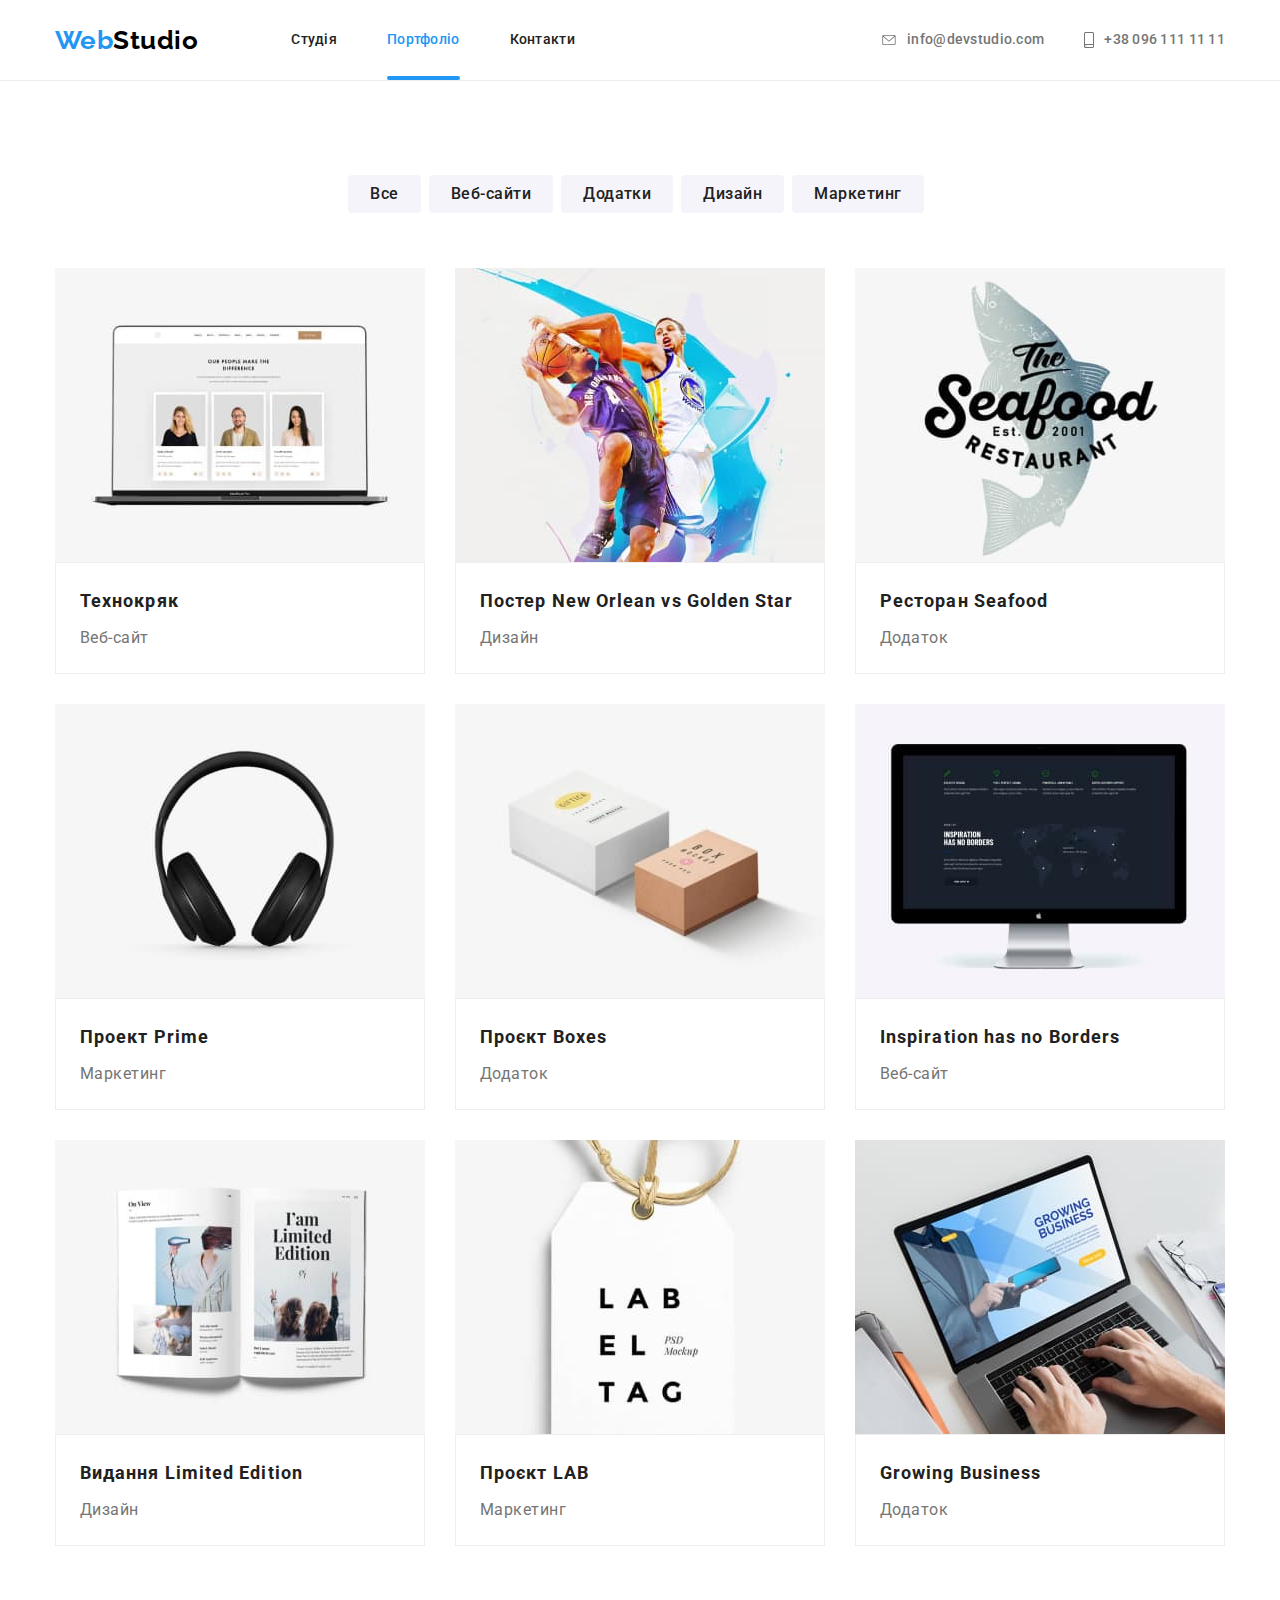
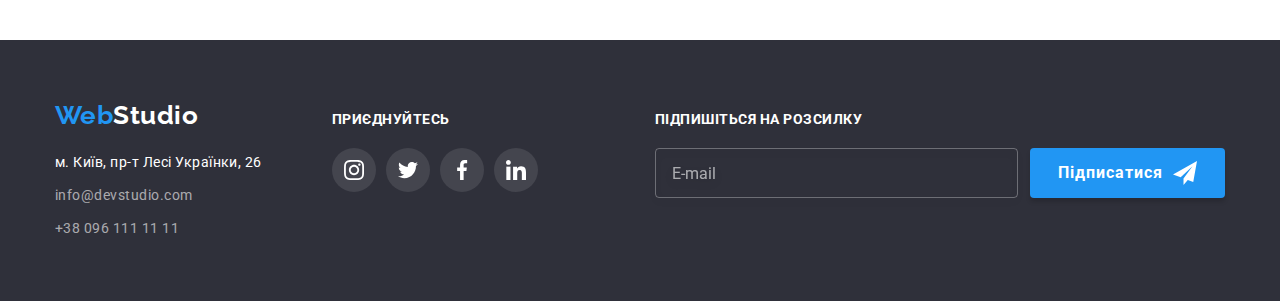
==== portfolio.html @ 209f8ffb "ready" ====
<!DOCTYPE html>
<html lang="ru">

<head>
  <meta charset="UTF-8" />
  <meta http-equiv="X-UA-Compatible" content="IE=edge" />
  <meta name="viewport" content="width=device-width, initial-scale=1.0" />
  <title>WebStudio</title>
  <link rel="preconnect" href="https://fonts.googleapis.com" />
  <link rel="preconnect" href="https://fonts.gstatic.com" crossorigin />
  <link href="https://fonts.googleapis.com/css2?family=Raleway:wght@700&family=Roboto:wght@400;500;700;900&display=swap"
    rel="stylesheet" />
  <link rel="stylesheet" href="https://cdn.jsdelivr.net/npm/modern-normalize@1.1.0/modern-normalize.min.css" />
  <link rel="stylesheet" href="./css/main.min.css" />
</head>

<body>
  <header>
    <div class="header container">
      <nav class="nav">
        <a class="logo link" href="./index.html"><span class="logo-element">Web</span>Studio</a>
        <ul class="menu list">
          <li class="menu-item">
            <a class="menu-element link" href="./index.html">Студія</a>
          </li>
          <li class="menu-item">
            <a class="menu-element link active" href="./portfolio.html">Портфоліо</a>
          </li>
          <li class="menu-item"><a class="menu-element link" href="./">Контакти</a></li>
        </ul>
        <ul class="header-contacts list">
          <li class="header-contacts-item">
            <a class="header-contacts-element link" href="mailto:info@devstudio.com">
              <svg class="header-contacts-icon" width="16" height="10">
                <use href="./images/icons.svg#icon-envelope" width="16px" height="10px"></use>
              </svg>
              info@devstudio.com</a>
          </li>
          <li class="header-contacts-item">
            <a class="header-contacts-element link" href="tel:+380961111111">
              <svg class="header-contacts-icon" width="10" height="16">
                <use href="./images/icons.svg#icon-smartphone" width="10px" height="16px"></use>
              </svg>
              +38 096 111 11 11</a>
          </li>
        </ul>
      </nav>
      <button type="button" class="mobile-menu-open" data-menu-open>
        <svg class="mobile-menu-open__icon" width="40" height="40">
          <use href="./images/icons.svg#icon-burger"></use>
        </svg>
      </button>
    </div>
    <div class="mobile-menu" data-menu>
      <div class="container mobile-menu-container">
        <nav class="mobile-nav">
          <ul class="mobile-nav__list list">
            <li class="mobile-nav__item">
              <a class="mobile-nav__element link" href="./index.html">Студія</a>
            </li>
            <li class="mobile-nav__item">
              <a class="mobile-nav__element link active" href="./portfolio.html">Портфоліо</a>
            </li>
            <li class="mobile-nav__item">
              <a class="mobile-nav__element link" href="./">Контакти</a>
            </li>
          </ul>
        </nav>
        <div class="mobile-menu__wrapper">
          <ul class="mobile-menu-list list">
            <li class="mobile-menu-list__item">
              <ul class="mobile-menu-contacts list">
                <li class="mobile-menu-contacts__item">
                  <a class="mobile-menu-contacts__tel link" href="tel:+380961111111">+38 096 111 11 11</a>
                </li>
                <li class="mobile-menu-contacts__item">
                  <a class="mobile-menu-contacts__email link" href="mailto:info@devstudio.com">info@devstudio.com</a>
                </li>
              </ul>
            </li>
            <li class="mobile-menu-list__item">
              <ul class="mobile-menu-social list">
                <li class="mobile-menu-social__item">
                  <a class="mobile-menu-social__link link" href="./">Instagram</a>
                </li>
                <li class="mobile-menu-social__item">
                  <a class="mobile-menu-social__link link" href="./">Twitter</a>
                </li>
                <li class="mobile-menu-social__item">
                  <a class="mobile-menu-social__link link" href="./">Facebook</a>
                </li>
                <li class="mobile-menu-social__item">
                  <a class="mobile-menu-social__link link" href="./">LinkedIn</a>
                </li>
              </ul>
            </li>
          </ul>
        </div>
        <button class="mobile-menu__close-btn" data-menu-close>
          <svg class="mobile-menu__close-icon" width="18" height="18">
            <use href="./images/icons.svg#icon-modal-close"></use>
          </svg>
        </button>
      </div>

    </div>
  </header>
  <main>
    <!-- PORTFOLIO -->
    <section class="section">
      <div class="container portfolio">
        <h1 class="portfolio-title visually-hidden">Портфоліо</h1>
        <h2 class="filter-title visually-hidden">Фільтр</h2>
        <ul class="filter-list list">
          <li><button class="filter-btn" type="button">Все</button></li>
          <li><button class="filter-btn" type="button">Веб-сайти</button></li>
          <li><button class="filter-btn" type="button">Додатки</button></li>
          <li><button class="filter-btn" type="button">Дизайн</button></li>
          <li><button class="filter-btn" type="button">Маркетинг</button></li>
        </ul>
        <h2 class="projects-list-title visually-hidden">Роботи</h2>
        <ul class="projects-list list">
          <li class="projects-list-item">
            <a href="" class="project-link link">
              <div class="project-img-wrapper">
                <picture>
                  <source srcset="
                    ./images/projects/tehnokryak-desktop.jpg    1x,
                    ./images/projects/tehnokryak-desktop@2x.jpg 2x
                  " media="(min-width: 1200px)" />
                  <source srcset="
                    ./images/projects/tehnokryak-tablet.jpg    1x,
                    ./images/projects/tehnokryak-tablet@2x.jpg 2x
                  " media="(min-width: 768px)" />
                  <source srcset="
                    ./images/projects/tehnokryak-mobile@2x.jpg 2x,
                    ./images/projects/tehnokryak-mobile.jpg    1x
                  " media="(max-width: 767px)" />
                  <img class="project-img" src="./images/projects/tehnokryak-mobile.jpg" alt="Технокряк" />
                </picture>
                <p class="project-overlay">Ресурс пропонує комплексні пропозиції з різним рівнем функціоналу та
                  сервісів. Все це дозволить відвідувачу отримати
                  вичерпні відомості про компанію чи приватну особу.</p>
              </div>
              <div class="project-info">
                <h3 class="project-title">Технокряк</h3>
                <p class="project-description">Веб-сайт</p>
              </div>
            </a>
          </li>
          <li class="projects-list-item">
            <a href="" class="project-link link">
              <div class="project-img-wrapper">
                <picture>
                  <source srcset="
                    ./images/projects/poster-desktop.jpg    1x,
                    ./images/projects/poster-desktop@2x.jpg 2x
                  " media="(min-width: 1200px)" />
                  <source srcset="
                    ./images/projects/poster-tablet.jpg    1x,
                    ./images/projects/poster-tablet@2x.jpg 2x
                  " media="(min-width: 768px)" />
                  <source srcset="
                    ./images/projects/poster-mobile@2x.jpg 2x,
                    ./images/projects/poster-mobile.jpg    1x
                  " media="(max-width: 767px)" />
                  <img class="project-img" src="./images/projects/poster-mobile.jpg"
                    alt="Постер Нью Орлеан проти Голден Стар" />
                </picture>
                <p class="project-overlay">Lorem ipsum dolor sit amet consectetur adipisicing elit. Assumenda labore
                  quam similique, doloribus modi possimus reprehenderit autem saepe mollitia sit.</p>
              </div>
              <div class="project-info">
                <h3 class="project-title">Постер <span lang="en">New Orlean vs Golden Star</span></h3>
                <p class="project-description">Дизайн</p>
              </div>
            </a>
          </li>
          <li class="projects-list-item">
            <a href="" class="project-link link">
              <div class="project-img-wrapper">
                <picture>
                  <source srcset="
                    ./images/projects/seafood-desktop.jpg    1x,
                    ./images/projects/seafood-desktop@2x.jpg 2x
                  " media="(min-width: 1200px)" />
                  <source srcset="
                    ./images/projects/seafood-tablet.jpg    1x,
                    ./images/projects/seafood-tablet@2x.jpg 2x
                  " media="(min-width: 768px)" />
                  <source srcset="
                    ./images/projects/seafood-mobile@2x.jpg 2x,
                    ./images/projects/seafood-mobile.jpg    1x
                  " media="(max-width: 767px)" />
                  <img class="project-img" src="./images/projects/seafood-mobile.jpg" alt="Ресторан Сіфуд" />
                </picture>

                <p class="project-overlay">Lorem ipsum dolor sit amet consectetur adipisicing elit. Et quo libero quidem
                  at, odit voluptatum deserunt in qui labore ipsa ut quibusdam sequi accusantium, fugiat hic possimus?
                  Maxime, nisi similique.</p>
              </div>
              <div class="project-info">
                <h3 class="project-title">Ресторан <span lang="en">Seafood</span></h3>
                <p class="project-description">Додаток</p>
              </div>
            </a>
          </li>
          <li class="projects-list-item">
            <a href="" class="project-link link">
              <div class="project-img-wrapper">
                <picture>
                  <source srcset="
                    ./images/projects/prime-desktop.jpg    1x,
                    ./images/projects/prime-desktop@2x.jpg 2x
                  " media="(min-width: 1200px)" />
                  <source srcset="
                    ./images/projects/prime-tablet.jpg    1x,
                    ./images/projects/prime-tablet@2x.jpg 2x
                  " media="(min-width: 768px)" />
                  <source srcset="
                    ./images/projects/prime-mobile@2x.jpg 2x,
                    ./images/projects/prime-mobile.jpg    1x
                  " media="(max-width: 767px)" />
                  <img class="project-img" src="./images/projects/prime-mobile.jpg" alt="Проєкт Прайм" />
                </picture>

                <p class="project-overlay">Lorem, ipsum dolor sit amet consectetur adipisicing elit. Quod, et dicta
                  explicabo ipsum beatae recusandae quibusdam expedita mollitia praesentium laboriosam deleniti. Atque
                  vel, officia officiis tempore iure recusandae magnam facere!</p>
              </div>
              <div class="project-info">
                <h3 class="project-title">Проект <span lang="en">Prime</span></h3>
                <p class="project-description">Маркетинг</p>
              </div>
            </a>
          </li>
          <li class="projects-list-item">
            <a href="" class="project-link link">
              <div class="project-img-wrapper">
                <picture>
                  <source srcset="
                    ./images/projects/boxes-desktop.jpg    1x,
                    ./images/projects/boxes-desktop@2x.jpg 2x
                  " media="(min-width: 1200px)" />
                  <source srcset="
                    ./images/projects/boxes-tablet.jpg    1x,
                    ./images/projects/boxes-tablet@2x.jpg 2x
                  " media="(min-width: 768px)" />
                  <source srcset="
                    ./images/projects/boxes-mobile@2x.jpg 2x,
                    ./images/projects/boxes-mobile.jpg    1x
                  " media="(max-width: 767px)" />
                  <img class="project-img" src="./images/projects/boxes-mobile.jpg" alt="Проєкт Боксиз" />
                </picture>
                <p class="project-overlay">Lorem ipsum dolor sit, amet consectetur adipisicing elit. Beatae molestias
                  placeat, dolor delectus dolore ab aut! Suscipit ea nam natus id, officia unde rerum fugiat iste. Fuga
                  earum distinctio alias.</p>
              </div>
              <div class="project-info">
                <h3 class="project-title">Проєкт <span lang="en">Boxes</span></h3>
                <p class="project-description">Додаток</p>
              </div>
            </a>
          </li>
          <li class="projects-list-item">
            <a href="" class="project-link link">
              <div class="project-img-wrapper">
                <picture>
                  <source srcset="
                    ./images/projects/inspiration-desktop.jpg    1x,
                    ./images/projects/inspiration-desktop@2x.jpg 2x
                  " media="(min-width: 1200px)" />
                  <source srcset="
                    ./images/projects/inspiration-tablet.jpg    1x,
                    ./images/projects/inspiration-tablet@2x.jpg 2x
                  " media="(min-width: 768px)" />
                  <source srcset="
                    ./images/projects/inspiration-mobile@2x.jpg 2x,
                    ./images/projects/inspiration-mobile.jpg    1x
                  " media="(max-width: 767px)" />
                  <img class="project-img" src="./images/projects/inspiration-mobile.jpg"
                    alt="Натхнення не має кордонів" />
                </picture>
                <p class="project-overlay">Lorem ipsum dolor sit amet consectetur adipisicing elit. Eligendi, sit
                  impedit eius quis similique ipsa unde sunt ad, tenetur tempore eos harum culpa modi neque magni quidem
                  odit. Doloremque, quasi?</p>
              </div>
              <div class="project-info">
                <h3 lang="en" class="project-title">Inspiration has no Borders</h3>
                <p class="project-description">Веб-сайт</p>
              </div>
            </a>
          </li>
          <li class="projects-list-item">
            <a href="" class="project-link link">
              <div class="project-img-wrapper">
                <picture>
                  <source srcset="
                    ./images/projects/limited-desktop.jpg    1x,
                    ./images/projects/limited-desktop@2x.jpg 2x
                  " media="(min-width: 1200px)" />
                  <source srcset="
                    ./images/projects/limited-tablet.jpg    1x,
                    ./images/projects/limited-tablet@2x.jpg 2x
                  " media="(min-width: 768px)" />
                  <source srcset="
                    ./images/projects/limited-mobile@2x.jpg 2x,
                    ./images/projects/limited-mobile.jpg    1x
                  " media="(max-width: 767px)" />
                  <img class="project-img" src="./images/projects/limited-mobile.jpg" alt="Видання Обмежена Серія" />
                </picture>

                <p class="project-overlay">Lorem ipsum dolor sit amet, consectetur adipisicing elit. Sunt, nostrum quasi
                  pariatur commodi nesciunt modi distinctio eveniet neque ea nisi eaque totam dolor repellendus
                  doloribus. Beatae quae impedit debitis voluptatem.</p>
              </div>
              <div class="project-info">
                <h3 class="project-title">Видання <span lang="en">Limited Edition</span></h3>
                <p class="project-description">Дизайн</p>
              </div>
            </a>
          </li>
          <li class="projects-list-item">
            <a href="" class="project-link link">
              <div class="project-img-wrapper">
                <picture>
                  <source srcset="
                    ./images/projects/lab-desktop.jpg    1x,
                    ./images/projects/lab-desktop@2x.jpg 2x
                  " media="(min-width: 1200px)" />
                  <source srcset="
                    ./images/projects/lab-tablet.jpg    1x,
                    ./images/projects/lab-tablet@2x.jpg 2x
                  " media="(min-width: 768px)" />
                  <source srcset="
                    ./images/projects/lab-mobile@2x.jpg 2x,
                    ./images/projects/lab-mobile.jpg    1x
                  " media="(max-width: 767px)" />
                  <img class="project-img" src="./images/projects/lab-mobile.jpg" alt="Проєкт ЛАБ" />
                </picture>
                <p class="project-overlay">Lorem ipsum dolor sit amet consectetur adipisicing elit. Nam rem earum
                  voluptates architecto fugiat, in harum voluptatibus beatae molestiae tenetur quis expedita cum, eaque
                  porro rerum corporis optio omnis unde.</p>
              </div>
              <div class="project-info">
                <h3 class="project-title">Проєкт <span lang="en">LAB</span></h3>
                <p class="project-description">Маркетинг</p>
              </div>
            </a>
          </li>
          <li class="projects-list-item">
            <a href="" class="project-link link">
              <div class="project-img-wrapper">
                <picture>
                  <source srcset="
                    ./images/projects/gb-desktop.jpg    1x,
                    ./images/projects/gb-desktop@2x.jpg 2x
                  " media="(min-width: 1200px)" />
                  <source srcset="
                    ./images/projects/gb-tablet.jpg    1x,
                    ./images/projects/gb-tablet@2x.jpg 2x
                  " media="(min-width: 768px)" />
                  <source srcset="
                    ./images/projects/gb-mobile@2x.jpg 2x,
                    ./images/projects/gb-mobile.jpg    1x
                  " media="(max-width: 767px)" />
                  <img class="project-img" src="./images/projects/gb-mobile.jpg" alt="Зростаючий бізнес" />
                </picture>
                <p class="project-overlay">Lorem ipsum dolor sit, amet consectetur adipisicing elit. Aliquam quam dolor
                  quos, eius numquam aspernatur iste exercitationem? Alias voluptatibus ab, corrupti, maxime inventore,
                  earum iure aspernatur illum accusantium tenetur sed.</p>
              </div>
              <div class="project-info">
                <h3 lang="en" class="project-title">Growing Business</h3>
                <p class="project-description">Додаток</p>
              </div>
            </a>
          </li>
        </ul>
      </div>
  </main>
  <footer>
    <div class="container footer">
      <div class="footer-adress">
        <a class="footer-logo logo link" href="./index.html"><span class="logo-element">Web</span>Studio</a>
        <address>
          <div class="address">
            <p class="address-text">м. Київ, пр-т Лесі Українки, 26</p>
            <a class="footer-contacts-element link" href="mailto:info@devstudio.com">info@devstudio.com</a>
            <a class="footer-contacts-element link" href="tel:+380961111111">+38 096 111 11 11</a>
          </div>
        </address>
      </div>
      <div class="footer-social">
        <h3 class="footer-element-title">приєднуйтесь</h3>
        <ul class="social-list list">
          <li class="social-list-item">
            <a href="" class="social-list-link">
              <svg class="social-list-icon" width="20" height="20">
                <use href="./images/icons.svg#icon-instagram"></use>
              </svg>
            </a>
          </li>
          <li class="social-list-item">
            <a href="" class="social-list-link">
              <svg class="social-list-icon" width="20" height="20">
                <use href="./images/icons.svg#icon-twitter"></use>
              </svg>
            </a>
          </li>
          <li class="social-list-item">
            <a href="" class="social-list-link">
              <svg class="social-list-icon" width="20" height="20">
                <use href="./images/icons.svg#icon-facebook"></use>
              </svg>
            </a>
          </li>
          <li class="social-list-item">
            <a href="" class="social-list-link">
              <svg class="social-list-icon" width="20" height="20">
                <use href="./images/icons.svg#icon-linkedin"></use>
              </svg>
            </a>
          </li>
        </ul>
      </div>
      <div class="footer-subscribe">
        <p class="subscribe-email-desc">Підпишіться на розсилку</p>
        <form class="subscribe">
          <input type="email" name="subscribe-email" class="subscribe-input" placeholder="E-mail">
          <button class="subscribe-btn" type="submit">Підписатися
            <svg class="subscribe-icon" width="24" height="24">
              <use href="./images/icons.svg#icon-send"></use>
            </svg>
          </button>
        </form>
      </div>
    </div>
  </footer>

  <script src="./js/mobile-menu.js"></script>
</body>

</html>
---- css/main.min.css ----
:root{--primary-text-color: #757575;--secondary-text-color: #212121;--primary-white-color: #ffffff;--accent-color: #2196f3;--primary-font-family: "Roboto", sans-serif;--secondary-font-family: "Raleway", sans-serif;--primary-icon-color: #afb1b8;--transition-dur-and-func: 250ms cubic-bezier(0.4, 0, 0.2, 1)}.visually-hidden{position:absolute;width:1px;height:1px;margin:-1px;border:0;padding:0;white-space:nowrap;clip-path:inset(100%);clip:rect(0 0 0 0);overflow:hidden}h1,h2,h3,p{margin:0}ol,ul{margin-top:0;margin-left:0;padding-left:0}img{display:block}body{font-family:var(--primary-font-family);font-weight:400;letter-spacing:.03em;color:var(--primary-text-color)}.list{padding:0;margin:0;list-style:none}.link{text-decoration:none;transition:color var(--transition-dur-and-func)}.link:hover,.link:focus{color:var(--accent-color)}.section{padding-top:60px;padding-bottom:60px}@media screen and (min-width: 1200px){.section{padding-top:94px;padding-bottom:94px}}.container{padding-left:15px;padding-right:15px;margin-right:auto;margin-left:auto}@media screen and (min-width: 480px){.container{max-width:480px}}@media screen and (min-width: 768px){.container{max-width:768px}}@media screen and (min-width: 1200px){.container{max-width:1200px}}.title{margin-bottom:30px;font-weight:700;font-size:28px;line-height:1.18;text-align:center;color:var(--secondary-text-color)}@media screen and (min-width: 1200px){.title{margin-bottom:50px;font-size:36px;line-height:1.17}}.logo{font-family:var(--secondary-font-family);font-weight:700;font-size:24px;line-height:1.17;color:#000}@media screen and (min-width: 768px){.logo{margin-right:87px}}@media screen and (min-width: 1200px){.logo{margin-right:93px;padding-top:24px;padding-bottom:24px;font-size:26px;line-height:1.19;color:#000}}.mobile-menu{position:fixed;top:0;left:0;width:100%;height:100%;z-index:998;background-color:var(--primary-white-color);opacity:0;visibility:hidden;pointer-events:none;transition:opacity var(--transition-dur-and-func),visibility var(--transition-dur-and-func)}.mobile-menu.is-open{opacity:1;visibility:visible;pointer-events:auto}.mobile-menu-container{position:relative;max-width:480px;height:100%;padding:48px 25px;display:flex;flex-direction:column;justify-content:space-between}.mobile-menu__close-btn{position:absolute;top:10px;right:15px;background-color:rgba(0,0,0,0);border:none;padding:0;line-height:0;height:40px;width:40px}.mobile-nav__element{font-weight:500;font-size:40px;line-height:1.18;text-align:center;letter-spacing:.02em;color:var(--secondary-text-color)}.mobile-nav__element.active{color:var(--accent-color)}.mobile-nav__item{margin-bottom:32px}.mobile-menu-contacts__item{margin-bottom:32px}.mobile-menu-contacts__item:last-child{margin-bottom:64px}.mobile-menu-contacts__tel{font-weight:500;font-size:34px;line-height:1.33;letter-spacing:.02em;color:var(--accent-color)}.mobile-menu-contacts__email{font-weight:500;font-size:24px;line-height:1.67;letter-spacing:.02em;color:var(--primary-text-color)}.mobile-menu-social{display:flex;flex-wrap:wrap;gap:10px}.mobile-menu-social__item:not(:first-child)::before{content:"";height:22px;border:1px solid rgba(33,33,33,.2);margin-right:10px}.mobile-menu-social__link{font-weight:500;font-size:18px;line-height:1.22;letter-spacing:.02em;color:var(--accent-color)}header{border-bottom:1px solid #ececec}.logo-element{color:var(--accent-color)}.header{height:60px;display:flex;justify-content:space-between;align-items:center}.menu{display:none}.header-contacts{display:none}.mobile-menu-open{background-color:rgba(0,0,0,0);border:none;padding:0;line-height:0}.menu-element.active{color:var(--accent-color)}@media screen and (min-width: 768px){.header{height:80px}.mobile-menu-open{display:none}.nav{display:flex;align-items:center}.menu{display:flex}.menu-item:not(:last-child){margin-right:50px}.menu-element{position:relative;display:block;padding-top:32px;padding-bottom:32px;font-weight:500;font-size:14px;line-height:1.14;letter-spacing:.02em;color:var(--secondary-text-color)}.active::after{position:absolute;bottom:0;display:block;content:"";width:100%;height:4px;border-radius:2px;background-color:var(--accent-color)}.header-contacts{display:flex;flex-direction:column;margin-left:90px;gap:10px}.header-contacts-element{display:flex;align-items:center;font-family:var(--primary-font-family);font-style:normal;font-weight:500;font-size:12px;line-height:1.17;letter-spacing:.02em;color:var(--primary-text-color)}.header-contacts-icon{display:inline-block;fill:currentColor;margin-right:8px}}@media screen and (min-width: 1200px){.header{display:block}.header-contacts{flex-direction:row;margin-left:auto}.header-contacts-item:last-child{margin-left:30px}.header-contacts-element{padding-top:32px;padding-bottom:32px;font-family:var(--primary-font-family);font-size:14px;line-height:1.14}.header-contacts-icon{margin-right:10px}}.hero{max-width:100%;max-height:400px;margin-left:auto;margin-right:auto;text-align:center;align-items:center;padding-top:118px;padding-bottom:118px;background-position:center;background-size:cover;background-color:#c4c4c4;background-image:linear-gradient(rgba(47, 48, 58, 0.4), rgba(47, 48, 58, 0.4)),url(../images/hero-mobile.jpg)}@media screen and (min-device-pixel-ratio: 2)and (max-width: 767px),screen and (min-resolution: 192dpi)and (max-width: 767px),screen and (min-resolution: 2dppx)and (max-width: 767px){.hero{background-image:linear-gradient(rgba(47, 48, 58, 0.4), rgba(47, 48, 58, 0.4)),url(../images/hero-mobile@2x.jpg)}}.hero-title{display:block;max-width:360px;height:84px;margin-left:auto;margin-right:auto;margin-bottom:30px;font-weight:900;font-size:26px;line-height:1.61;text-align:center;letter-spacing:.06em;text-transform:uppercase;color:var(--primary-white-color)}.hero-btn{padding:10px 24px;height:50px;min-width:200px;background-color:var(--accent-color);box-shadow:0px 4px 4px rgba(0,0,0,.15);border-radius:4px;font-family:var(--primary-font-family);font-weight:700;font-size:16px;line-height:1.88;color:var(--primary-white-color);letter-spacing:.06em;cursor:pointer;border:rgba(0,0,0,0);transition:background-color var(--transition-dur-and-func)}.hero-btn:hover,.hero-btn:focus{background-color:#188ce8}@media screen and (min-width: 768px){.hero{max-width:768px;background-image:linear-gradient(rgba(47, 48, 58, 0.4), rgba(47, 48, 58, 0.4)),url(../images/hero-tablet.jpg)}.hero-title{max-width:360px;height:84px}}@media screen and (min-device-pixel-ratio: 2)and (min-width: 768px),screen and (min-resolution: 192dpi)and (min-width: 768px),screen and (min-resolution: 2dppx)and (min-width: 768px){.hero{background-image:linear-gradient(rgba(47, 48, 58, 0.4), rgba(47, 48, 58, 0.4)),url("/images/hero-tablet@2x.jpg")}}@media screen and (min-width: 1200px){.hero{max-width:1600px;max-height:600px;padding-top:200px;padding-bottom:200px;background-color:#c4c4c4;background-image:linear-gradient(rgba(47, 48, 58, 0.4), rgba(47, 48, 58, 0.4)),url("/images/hero-desktop.jpg")}.hero-title{max-width:696px;height:120px;font-size:44px;line-height:1.36}.hero-btn{padding:10px 32px;min-height:50px;min-width:216px;font-size:16px;line-height:1.88}}@media screen and (min-device-pixel-ratio: 2)and (min-width: 1200px),screen and (min-resolution: 192dpi)and (min-width: 1200px),screen and (min-resolution: 2dppx)and (min-width: 1200px){.hero{background-image:linear-gradient(rgba(47, 48, 58, 0.4), rgba(47, 48, 58, 0.4)),url("/images/hero-desktop@2x.jpg")}}.features-icon-wrapper{display:flex;align-items:center;justify-content:center;width:inherit;height:120px;margin-bottom:30px;border-radius:4px;background-color:#f5f4fa}.features-description-title{margin-bottom:10px;font-weight:700;font-size:14px;line-height:1.14;text-transform:uppercase;text-align:center;color:var(--secondary-text-color)}.features-description{line-height:1.71;margin-bottom:30px}@media screen and (min-width: 768px){.features-list{display:flex;flex-wrap:wrap;gap:30px}.features-list-item{width:354px}.features-description{line-height:1.71;margin-bottom:0px}}@media screen and (min-width: 1200px){.features-list-item{width:270px}}.work{display:none}@media screen and (min-width: 1200px){.work{display:block;padding-top:0}.work-list{display:flex;gap:30px}.work-list-item{position:relative;display:block}.work-list-description{position:absolute;bottom:0;width:100%;height:70px;padding-top:27px;padding-bottom:27px;font-weight:700;font-size:14px;line-height:1.14;text-align:center;text-transform:uppercase;color:var(--primary-white-color);background-color:rgba(47,48,58,.8)}}.team{background-color:#f5f4fa}.team-member{margin-bottom:30px;background-color:var(--primary-white-color);box-shadow:0px 1px 3px rgba(0,0,0,.12),0px 1px 1px rgba(0,0,0,.14),0px 2px 1px rgba(0,0,0,.2);border-radius:0px 0px 4px 4px}.team-member-photo{max-width:100%;margin-bottom:30px;margin-left:auto;margin-right:auto}.team-member-name{margin-bottom:10px;font-weight:500;font-size:16px;line-height:1.19;text-align:center;color:var(--secondary-text-color)}.team-member-position{font-size:16px;line-height:1.19;text-align:center;margin-bottom:16px}.social-list{display:flex;gap:10px;justify-content:center;padding-bottom:24px}.social-list-item{width:44px;height:44px}.social-list-link{display:flex;width:inherit;height:inherit;justify-content:center;align-items:center;border-radius:50%;fill:var(--primary-icon-color);transition:background-color var(--transition-dur-and-func),fill var(--transition-dur-and-func)}.social-list-link:hover,.social-list-link:focus{background-color:var(--accent-color);fill:var(--primary-white-color)}@media screen and (min-width: 768px){.team-list{display:flex;flex-wrap:wrap;gap:30px}.team-member{margin-bottom:0}}@media screen and (min-width: 1200px){.social-list{padding-bottom:30px}.team-list{flex-wrap:wrap}}.clients-list{display:flex;flex-wrap:wrap;justify-content:center;gap:30px}.clients-item{width:calc((100% - 60px)/2);height:92px}.client-link{display:flex;width:100%;height:100%;justify-content:center;align-items:center;border:1px solid var(--primary-icon-color);border-radius:4px;fill:var(--primary-icon-color);transition:border-color var(--transition-dur-and-func),fill var(--transition-dur-and-func)}.client-link:hover,.client-link:focus{border:1px solid var(--accent-color);fill:var(--accent-color)}@media screen and (min-width: 768px){.clients-item{width:226px}}@media screen and (min-width: 1200px){.clients-item{width:170px}.clients-list{flex-wrap:nowrap}}.filter-list{display:flex;flex-wrap:wrap;justify-content:flex-start;margin-bottom:40px}.filter-btn{padding:6px 22px;margin-right:8px;margin-bottom:15px;border:rgba(0,0,0,0);background-color:#f5f4fa;border-radius:4px;font-family:var(--primary-font-family);font-style:normal;font-weight:500;font-size:16px;line-height:1.62;text-align:center;letter-spacing:.03em;color:var(--secondary-text-color);cursor:pointer;transition:background-color var(--transition-dur-and-func),box-shadow var(--transition-dur-and-func),color var(--transition-dur-and-func)}.filter-btn:hover,.filter-btn:focus{background-color:var(--accent-color);box-shadow:0px 3px 1px rgba(0,0,0,.1),0px 1px 2px rgba(0,0,0,.08),0px 2px 2px rgba(0,0,0,.12);color:var(--primary-white-color)}.projects-list-item{margin-bottom:30px;max-width:100%}.project-link{transition:box-shadow var(--transition-dur-and-func)}.project-link:hover{box-shadow:0px 1px 1px rgba(0,0,0,.12),0px 4px 4px rgba(0,0,0,.06),1px 4px 6px rgba(0,0,0,.16)}.project-img{max-width:100%}.project-img-wrapper{position:relative;overflow-y:hidden}.project-overlay{display:block;position:absolute;left:0;top:0;transform:translate(0, 100%);width:100%;height:100%;padding:63px 24px;font-size:18px;line-height:1.56;color:var(--primary-white-color);background-color:rgba(33,150,243,.9);transition:transform var(--transition-dur-and-func)}.project-link:hover .project-overlay,.project-link:focus .project-overlay{transform:translate(0, 0)}.project-info{padding:20px 24px;background-color:var(--primary-white-color);border:1px solid #eee}.project-title{margin-bottom:4px;font-weight:700;font-size:18px;line-height:2;letter-spacing:.06em;color:var(--secondary-text-color)}.project-description{font-size:16px;line-height:1.88;color:var(--primary-text-color)}@media screen and (min-width: 768px){.filter-list{justify-content:center}.projects-list{display:flex;flex-wrap:wrap;gap:30px}.projects-list-item{display:flex;margin-bottom:0;max-width:354px}.project-link{display:flex;flex-direction:column;flex-grow:1}.project-info{flex-grow:1}}@media screen and (min-width: 1200px){.projects-list-item{max-width:370px}}footer{background-color:#2f303a}.footer{padding-top:60px;padding-bottom:60px;display:flex;max-width:480px;flex-direction:column;text-align:center}.footer-adress{margin-bottom:60px}.footer-logo{display:block;padding-top:0;padding-bottom:0;margin-bottom:20px;color:var(--primary-white-color);margin-left:auto;margin-right:auto}.address-text{display:block;margin-bottom:8px;font-style:normal;font-size:14px;line-height:1.71;color:var(--primary-white-color)}.footer-contacts-element{display:block;font-style:normal;font-size:14px;line-height:1.71;color:rgba(255,255,255,.6)}.footer-contacts-element:not(:last-child){margin-bottom:8px}.footer-element-title{margin-bottom:20px;font-weight:700;font-size:14px;line-height:1.14;text-transform:uppercase;color:var(--primary-white-color)}.footer-social{margin-bottom:60px}.footer .social-list-link{display:flex;width:inherit;height:inherit;justify-content:center;align-items:center;border-radius:50%;fill:var(--primary-white-color);background-color:rgba(255,255,255,.1)}.footer .social-list-link:hover,.footer .social-list-link:focus{background-color:var(--accent-color);fill:var(--primary-white-color)}.footer-subscribe{display:flex;flex-direction:column}.subscribe-email-desc{padding-top:12px;margin-bottom:20px;font-weight:700;font-size:14px;line-height:1.14;text-transform:uppercase;color:var(--primary-white-color)}.subscribe{display:flex;flex-direction:column;justify-content:center;align-items:center}.subscribe-input{display:block;width:100%;height:50px;margin-bottom:20px;background:rgba(0,0,0,0);border:1px solid rgba(255,255,255,.3);filter:drop-shadow(0px 4px 4px rgba(0, 0, 0, 0.15));border-radius:4px;padding-left:16px;font-size:16px;line-height:1.25;color:var(--primary-white-color)}.subscribe-input::placeholder{font-size:16px;line-height:1.25;color:rgba(255,255,255,.6)}.subscribe-btn{display:flex;gap:10px;align-items:center;text-align:center;width:200px;height:50px;padding:10px 28px;background-color:var(--accent-color);box-shadow:0px 4px 4px rgba(0,0,0,.15);border-radius:4px;font-family:var(--primary-font-family);font-weight:700;font-size:16px;line-height:1.88;border:rgba(0,0,0,0);color:var(--primary-white-color);letter-spacing:.06em;cursor:pointer;transition:background-color var(--transition-dur-and-func)}.subscribe-btn:hover,.subscribe-btn:focus{background-color:#188ce8}.subscribe-icon{fill:var(--primary-white-color)}@media screen and (min-width: 768px){.footer{max-width:768px;display:flex;flex-direction:row;flex-wrap:wrap;justify-content:space-around;align-items:center}.subscribe-input{width:450px}}@media screen and (min-width: 1200px){.footer{max-width:1200px;flex-direction:row;flex-wrap:nowrap;align-items:flex-start;text-align:left}.footer-logo{margin-left:0}.footer-adress{display:flex;flex-direction:column;margin-right:70px;margin-bottom:0}.address-text{margin-bottom:9px}.footer-contacts-element:not(:last-child){margin-bottom:9px}.footer-element-title{padding-top:12px}.footer-social{margin-bottom:0px}.footer-subscribe{display:flex;flex-direction:column;width:570px;height:86px;margin-left:auto}.subscribe-email-desc{padding-top:12px;margin-bottom:20px;font-weight:700;font-size:14px;line-height:1.14;text-transform:uppercase;color:var(--primary-white-color)}.subscribe{display:flex;justify-content:flex-end;align-items:center;flex-direction:row;gap:12px}.subscribe-input{margin-bottom:0;min-width:358px;background:rgba(0,0,0,0);border:1px solid rgba(255,255,255,.3);filter:drop-shadow(0px 4px 4px rgba(0, 0, 0, 0.15));border-radius:4px;padding-left:16px;font-size:16px;line-height:1.25;color:var(--primary-white-color)}.subscribe-input::placeholder{font-size:16px;line-height:1.25;color:rgba(255,255,255,.6)}}.backdrop{position:fixed;z-index:999;top:0;left:0;width:100%;height:100%;background-color:rgba(0,0,0,.2);transition:opacity var(--transition-dur-and-func),visibility var(--transition-dur-and-func)}.backdrop.is-hidden{visibility:hidden;opacity:0;pointer-events:none}.modal{display:flex;flex-direction:column;position:absolute;top:50%;left:50%;transform:translate(-50%, -50%);width:100%;max-width:450px;height:609px;padding:40px;box-shadow:0px 1px 3px rgba(0,0,0,.12),0px 1px 1px rgba(0,0,0,.14),0px 2px 1px rgba(0,0,0,.2);border-radius:4px;background-color:var(--primary-white-color)}.modal-close-btn{display:flex;position:absolute;right:8px;top:8px;justify-content:center;align-items:center;width:30px;height:30px;padding:0;border-radius:50%;border:1px solid rgba(0,0,0,.1);background-color:var(--primary-white-color);cursor:pointer;transition:border-color var(--transition-dur-and-func)}.modal-close-btn:hover,.modal-close-btn:focus{border-color:var(--accent-color)}.modal-close-btn-item{fill:#000;transition:fill var(--transition-dur-and-func)}.modal-close-btn:hover .modal-close-btn-item,.modal-close-btn:focus .modal-close-btn-item{fill:var(--accent-color)}@media screen and (min-width: 1200px){.modal{max-width:528px;height:581px}}.modal-form-desc{margin-bottom:12px;font-weight:700;font-size:20px;line-height:1.15;text-align:center;color:var(--secondary-text-color)}.modal-form-input-desc{display:block;margin-bottom:4px;font-size:12px;line-height:1.17;letter-spacing:.01em}.modal-form-input-wrapper{display:block;position:relative;margin-bottom:10px}.modal-form-input{width:100%;height:40px;padding-left:42px;border:1px solid rgba(33,33,33,.2);border-radius:4px;font-size:16px;transition:border-color var(--transition-dur-and-func),outline var(--transition-dur-and-func)}.modal-form-input:focus{border-color:var(--accent-color);outline:none}.modal-form-input-icon{display:block;position:absolute;top:50%;left:12px;transform:translate(0, -50%);transition:fill var(--transition-dur-and-func)}.modal-form-input:focus+.modal-form-input-icon{fill:var(--accent-color)}.modal-form-comment{width:100%;height:120px;padding:12px 16px;margin-bottom:20px;resize:none;border:1px solid rgba(33,33,33,.2);border-radius:4px;font-size:16px;transition:border-color var(--transition-dur-and-func)}.modal-form-comment::placeholder{font-size:12px;line-height:1.67;letter-spacing:.01em;color:rgba(117,117,117,.5)}.modal-form-comment:focus{border-color:var(--accent-color);outline:none}.modal-form-check-desc{display:flex;justify-content:center;align-items:center;margin-bottom:30px;font-size:12px;line-height:1.71;text-align:center;cursor:pointer}.modal-form-check-desc::before{content:"";display:inline-block;width:16px;height:15px;margin-right:7px;border:1px solid var(--secondary-text-color);border-radius:2px;transition:border-color var(--transition-dur-and-func),background var(--transition-dur-and-func)}.modal-form-check:checked+.modal-form-check-desc::before{background:url(../images/check-modal.svg);background-size:contain;border-color:rgba(0,0,0,0);background-origin:border-box}.modal-form-check-agr{text-decoration-line:underline;color:var(--accent-color)}.modal-form-btn{display:flex;margin-left:auto;margin-right:auto;padding:10px 52px;min-height:50px;min-width:200px;background-color:var(--accent-color);box-shadow:0px 4px 4px rgba(0,0,0,.15);border-radius:4px;font-family:var(--primary-font-family);font-weight:700;font-size:16px;line-height:1.88;color:var(--primary-white-color);letter-spacing:.06em;cursor:pointer;border:rgba(0,0,0,0);transition:background-color var(--transition-dur-and-func)}.modal-form-btn:hover,.modal-form-btn:focus{background-color:#188ce8}@media screen and (min-width: 1200px){.modal{max-width:528px;height:581px}.modal-form-check-desc{font-size:14px}}/*# sourceMappingURL=main.min.css.map */
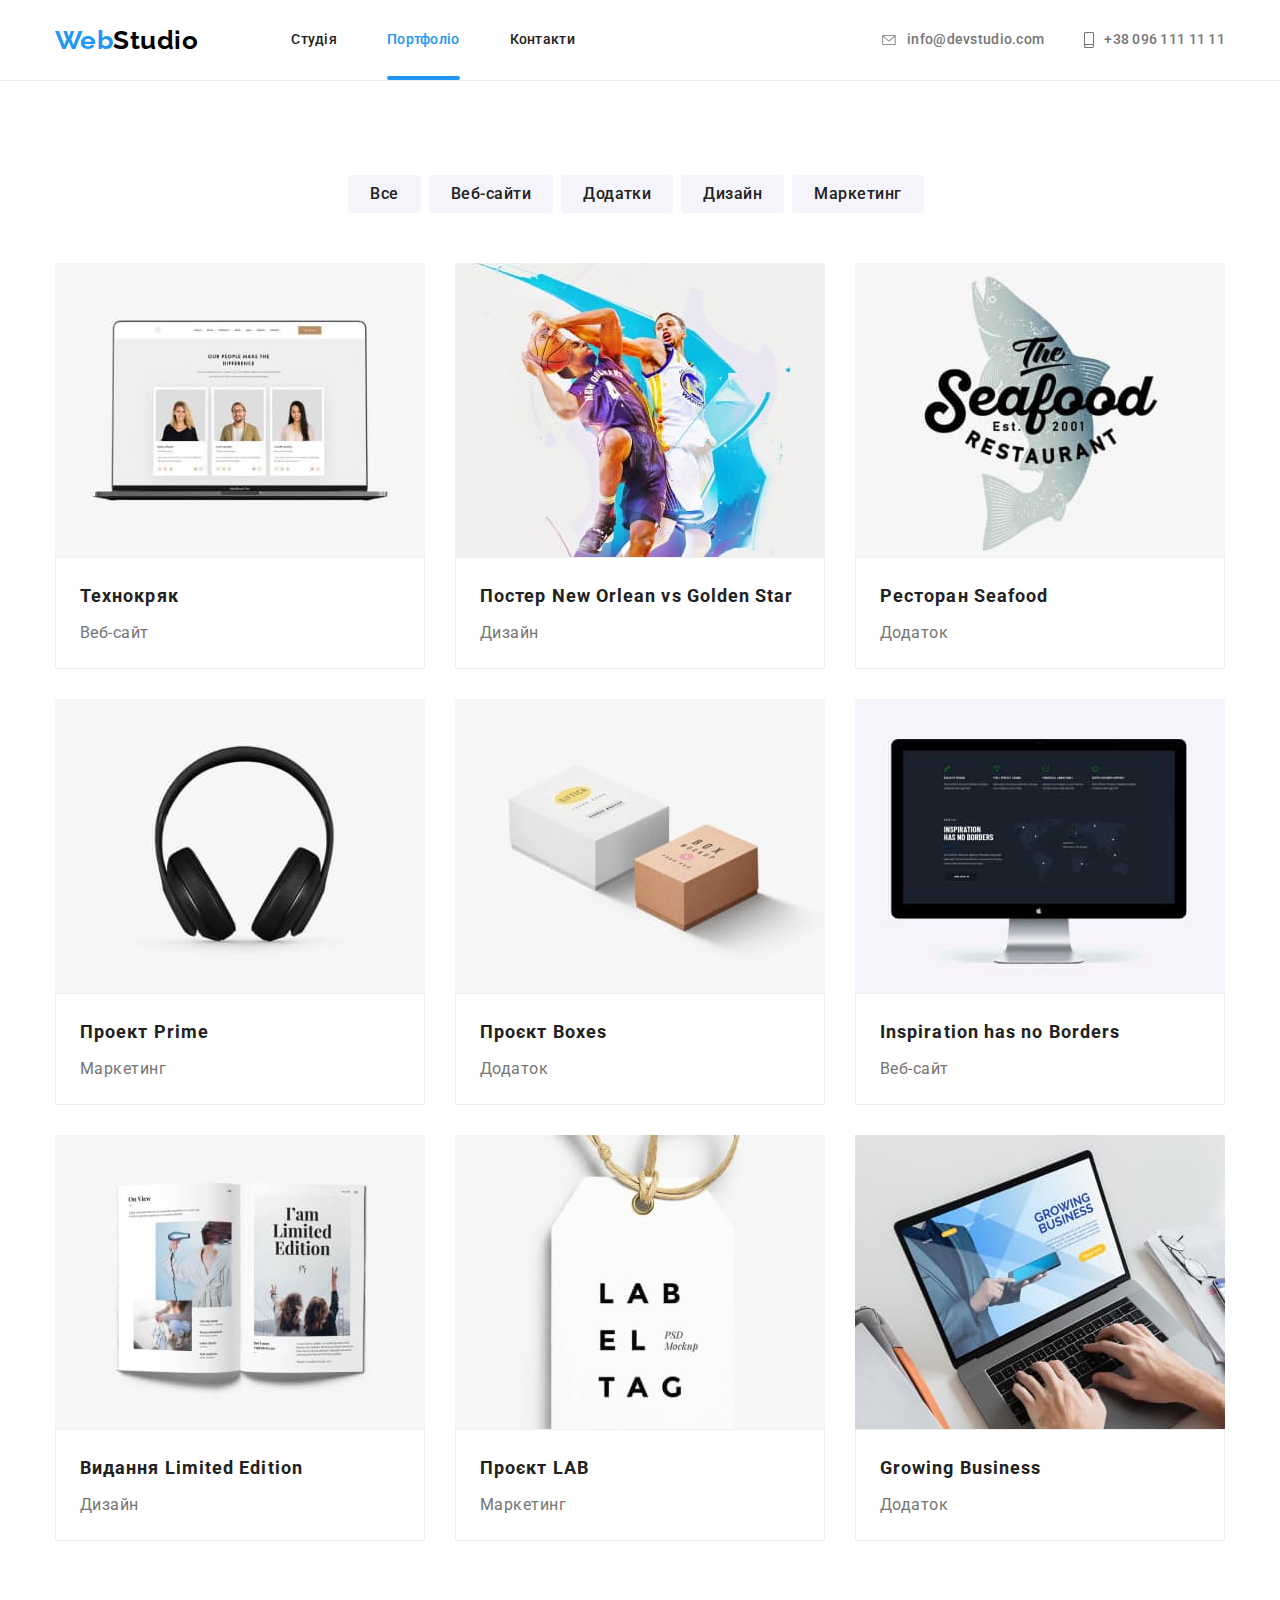
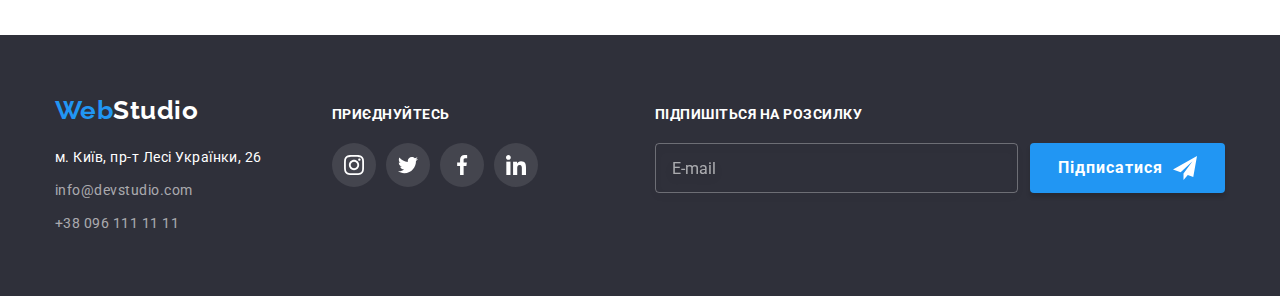
==== commit afdc2ef2: "Correcting" ====
--- a/portfolio.html
+++ b/portfolio.html
@@ -97,7 +97,7 @@
           </ul>
         </div>
         <button class="mobile-menu__close-btn" data-menu-close>
-          <svg class="mobile-menu__close-icon" width="18" height="18">
+          <svg class="mobile-menu__close-icon" width="30" height="30">
             <use href="./images/icons.svg#icon-modal-close"></use>
           </svg>
         </button>
--- a/css/main.min.css
+++ b/css/main.min.css
@@ -1 +1 @@
-:root{--primary-text-color: #757575;--secondary-text-color: #212121;--primary-white-color: #ffffff;--accent-color: #2196f3;--primary-font-family: "Roboto", sans-serif;--secondary-font-family: "Raleway", sans-serif;--primary-icon-color: #afb1b8;--transition-dur-and-func: 250ms cubic-bezier(0.4, 0, 0.2, 1)}.visually-hidden{position:absolute;width:1px;height:1px;margin:-1px;border:0;padding:0;white-space:nowrap;clip-path:inset(100%);clip:rect(0 0 0 0);overflow:hidden}h1,h2,h3,p{margin:0}ol,ul{margin-top:0;margin-left:0;padding-left:0}img{display:block}body{font-family:var(--primary-font-family);font-weight:400;letter-spacing:.03em;color:var(--primary-text-color)}.list{padding:0;margin:0;list-style:none}.link{text-decoration:none;transition:color var(--transition-dur-and-func)}.link:hover,.link:focus{color:var(--accent-color)}.section{padding-top:60px;padding-bottom:60px}@media screen and (min-width: 1200px){.section{padding-top:94px;padding-bottom:94px}}.container{padding-left:15px;padding-right:15px;margin-right:auto;margin-left:auto}@media screen and (min-width: 480px){.container{max-width:480px}}@media screen and (min-width: 768px){.container{max-width:768px}}@media screen and (min-width: 1200px){.container{max-width:1200px}}.title{margin-bottom:30px;font-weight:700;font-size:28px;line-height:1.18;text-align:center;color:var(--secondary-text-color)}@media screen and (min-width: 1200px){.title{margin-bottom:50px;font-size:36px;line-height:1.17}}.logo{font-family:var(--secondary-font-family);font-weight:700;font-size:24px;line-height:1.17;color:#000}@media screen and (min-width: 768px){.logo{margin-right:87px}}@media screen and (min-width: 1200px){.logo{margin-right:93px;padding-top:24px;padding-bottom:24px;font-size:26px;line-height:1.19;color:#000}}.mobile-menu{position:fixed;top:0;left:0;width:100%;height:100%;z-index:998;background-color:var(--primary-white-color);opacity:0;visibility:hidden;pointer-events:none;transition:opacity var(--transition-dur-and-func),visibility var(--transition-dur-and-func)}.mobile-menu.is-open{opacity:1;visibility:visible;pointer-events:auto}.mobile-menu-container{position:relative;max-width:480px;height:100%;padding:48px 25px;display:flex;flex-direction:column;justify-content:space-between}.mobile-menu__close-btn{position:absolute;top:10px;right:15px;background-color:rgba(0,0,0,0);border:none;padding:0;line-height:0;height:40px;width:40px}.mobile-nav__element{font-weight:500;font-size:40px;line-height:1.18;text-align:center;letter-spacing:.02em;color:var(--secondary-text-color)}.mobile-nav__element.active{color:var(--accent-color)}.mobile-nav__item{margin-bottom:32px}.mobile-menu-contacts__item{margin-bottom:32px}.mobile-menu-contacts__item:last-child{margin-bottom:64px}.mobile-menu-contacts__tel{font-weight:500;font-size:34px;line-height:1.33;letter-spacing:.02em;color:var(--accent-color)}.mobile-menu-contacts__email{font-weight:500;font-size:24px;line-height:1.67;letter-spacing:.02em;color:var(--primary-text-color)}.mobile-menu-social{display:flex;flex-wrap:wrap;gap:10px}.mobile-menu-social__item:not(:first-child)::before{content:"";height:22px;border:1px solid rgba(33,33,33,.2);margin-right:10px}.mobile-menu-social__link{font-weight:500;font-size:18px;line-height:1.22;letter-spacing:.02em;color:var(--accent-color)}header{border-bottom:1px solid #ececec}.logo-element{color:var(--accent-color)}.header{height:60px;display:flex;justify-content:space-between;align-items:center}.menu{display:none}.header-contacts{display:none}.mobile-menu-open{background-color:rgba(0,0,0,0);border:none;padding:0;line-height:0}.menu-element.active{color:var(--accent-color)}@media screen and (min-width: 768px){.header{height:80px}.mobile-menu-open{display:none}.nav{display:flex;align-items:center}.menu{display:flex}.menu-item:not(:last-child){margin-right:50px}.menu-element{position:relative;display:block;padding-top:32px;padding-bottom:32px;font-weight:500;font-size:14px;line-height:1.14;letter-spacing:.02em;color:var(--secondary-text-color)}.active::after{position:absolute;bottom:0;display:block;content:"";width:100%;height:4px;border-radius:2px;background-color:var(--accent-color)}.header-contacts{display:flex;flex-direction:column;margin-left:90px;gap:10px}.header-contacts-element{display:flex;align-items:center;font-family:var(--primary-font-family);font-style:normal;font-weight:500;font-size:12px;line-height:1.17;letter-spacing:.02em;color:var(--primary-text-color)}.header-contacts-icon{display:inline-block;fill:currentColor;margin-right:8px}}@media screen and (min-width: 1200px){.header{display:block}.header-contacts{flex-direction:row;margin-left:auto}.header-contacts-item:last-child{margin-left:30px}.header-contacts-element{padding-top:32px;padding-bottom:32px;font-family:var(--primary-font-family);font-size:14px;line-height:1.14}.header-contacts-icon{margin-right:10px}}.hero{max-width:100%;max-height:400px;margin-left:auto;margin-right:auto;text-align:center;align-items:center;padding-top:118px;padding-bottom:118px;background-position:center;background-size:cover;background-color:#c4c4c4;background-image:linear-gradient(rgba(47, 48, 58, 0.4), rgba(47, 48, 58, 0.4)),url(../images/hero-mobile.jpg)}@media screen and (min-device-pixel-ratio: 2)and (max-width: 767px),screen and (min-resolution: 192dpi)and (max-width: 767px),screen and (min-resolution: 2dppx)and (max-width: 767px){.hero{background-image:linear-gradient(rgba(47, 48, 58, 0.4), rgba(47, 48, 58, 0.4)),url(../images/hero-mobile@2x.jpg)}}.hero-title{display:block;max-width:360px;height:84px;margin-left:auto;margin-right:auto;margin-bottom:30px;font-weight:900;font-size:26px;line-height:1.61;text-align:center;letter-spacing:.06em;text-transform:uppercase;color:var(--primary-white-color)}.hero-btn{padding:10px 24px;height:50px;min-width:200px;background-color:var(--accent-color);box-shadow:0px 4px 4px rgba(0,0,0,.15);border-radius:4px;font-family:var(--primary-font-family);font-weight:700;font-size:16px;line-height:1.88;color:var(--primary-white-color);letter-spacing:.06em;cursor:pointer;border:rgba(0,0,0,0);transition:background-color var(--transition-dur-and-func)}.hero-btn:hover,.hero-btn:focus{background-color:#188ce8}@media screen and (min-width: 768px){.hero{max-width:768px;background-image:linear-gradient(rgba(47, 48, 58, 0.4), rgba(47, 48, 58, 0.4)),url(../images/hero-tablet.jpg)}.hero-title{max-width:360px;height:84px}}@media screen and (min-device-pixel-ratio: 2)and (min-width: 768px),screen and (min-resolution: 192dpi)and (min-width: 768px),screen and (min-resolution: 2dppx)and (min-width: 768px){.hero{background-image:linear-gradient(rgba(47, 48, 58, 0.4), rgba(47, 48, 58, 0.4)),url("/images/hero-tablet@2x.jpg")}}@media screen and (min-width: 1200px){.hero{max-width:1600px;max-height:600px;padding-top:200px;padding-bottom:200px;background-color:#c4c4c4;background-image:linear-gradient(rgba(47, 48, 58, 0.4), rgba(47, 48, 58, 0.4)),url("/images/hero-desktop.jpg")}.hero-title{max-width:696px;height:120px;font-size:44px;line-height:1.36}.hero-btn{padding:10px 32px;min-height:50px;min-width:216px;font-size:16px;line-height:1.88}}@media screen and (min-device-pixel-ratio: 2)and (min-width: 1200px),screen and (min-resolution: 192dpi)and (min-width: 1200px),screen and (min-resolution: 2dppx)and (min-width: 1200px){.hero{background-image:linear-gradient(rgba(47, 48, 58, 0.4), rgba(47, 48, 58, 0.4)),url("/images/hero-desktop@2x.jpg")}}.features-icon-wrapper{display:flex;align-items:center;justify-content:center;width:inherit;height:120px;margin-bottom:30px;border-radius:4px;background-color:#f5f4fa}.features-description-title{margin-bottom:10px;font-weight:700;font-size:14px;line-height:1.14;text-transform:uppercase;text-align:center;color:var(--secondary-text-color)}.features-description{line-height:1.71;margin-bottom:30px}@media screen and (min-width: 768px){.features-list{display:flex;flex-wrap:wrap;gap:30px}.features-list-item{width:354px}.features-description{line-height:1.71;margin-bottom:0px}}@media screen and (min-width: 1200px){.features-list-item{width:270px}}.work{display:none}@media screen and (min-width: 1200px){.work{display:block;padding-top:0}.work-list{display:flex;gap:30px}.work-list-item{position:relative;display:block}.work-list-description{position:absolute;bottom:0;width:100%;height:70px;padding-top:27px;padding-bottom:27px;font-weight:700;font-size:14px;line-height:1.14;text-align:center;text-transform:uppercase;color:var(--primary-white-color);background-color:rgba(47,48,58,.8)}}.team{background-color:#f5f4fa}.team-member{margin-bottom:30px;background-color:var(--primary-white-color);box-shadow:0px 1px 3px rgba(0,0,0,.12),0px 1px 1px rgba(0,0,0,.14),0px 2px 1px rgba(0,0,0,.2);border-radius:0px 0px 4px 4px}.team-member-photo{max-width:100%;margin-bottom:30px;margin-left:auto;margin-right:auto}.team-member-name{margin-bottom:10px;font-weight:500;font-size:16px;line-height:1.19;text-align:center;color:var(--secondary-text-color)}.team-member-position{font-size:16px;line-height:1.19;text-align:center;margin-bottom:16px}.social-list{display:flex;gap:10px;justify-content:center;padding-bottom:24px}.social-list-item{width:44px;height:44px}.social-list-link{display:flex;width:inherit;height:inherit;justify-content:center;align-items:center;border-radius:50%;fill:var(--primary-icon-color);transition:background-color var(--transition-dur-and-func),fill var(--transition-dur-and-func)}.social-list-link:hover,.social-list-link:focus{background-color:var(--accent-color);fill:var(--primary-white-color)}@media screen and (min-width: 768px){.team-list{display:flex;flex-wrap:wrap;gap:30px}.team-member{margin-bottom:0}}@media screen and (min-width: 1200px){.social-list{padding-bottom:30px}.team-list{flex-wrap:wrap}}.clients-list{display:flex;flex-wrap:wrap;justify-content:center;gap:30px}.clients-item{width:calc((100% - 60px)/2);height:92px}.client-link{display:flex;width:100%;height:100%;justify-content:center;align-items:center;border:1px solid var(--primary-icon-color);border-radius:4px;fill:var(--primary-icon-color);transition:border-color var(--transition-dur-and-func),fill var(--transition-dur-and-func)}.client-link:hover,.client-link:focus{border:1px solid var(--accent-color);fill:var(--accent-color)}@media screen and (min-width: 768px){.clients-item{width:226px}}@media screen and (min-width: 1200px){.clients-item{width:170px}.clients-list{flex-wrap:nowrap}}.filter-list{display:flex;flex-wrap:wrap;justify-content:flex-start;margin-bottom:40px}.filter-btn{padding:6px 22px;margin-right:8px;margin-bottom:15px;border:rgba(0,0,0,0);background-color:#f5f4fa;border-radius:4px;font-family:var(--primary-font-family);font-style:normal;font-weight:500;font-size:16px;line-height:1.62;text-align:center;letter-spacing:.03em;color:var(--secondary-text-color);cursor:pointer;transition:background-color var(--transition-dur-and-func),box-shadow var(--transition-dur-and-func),color var(--transition-dur-and-func)}.filter-btn:hover,.filter-btn:focus{background-color:var(--accent-color);box-shadow:0px 3px 1px rgba(0,0,0,.1),0px 1px 2px rgba(0,0,0,.08),0px 2px 2px rgba(0,0,0,.12);color:var(--primary-white-color)}.projects-list-item{margin-bottom:30px;max-width:100%}.project-link{transition:box-shadow var(--transition-dur-and-func)}.project-link:hover{box-shadow:0px 1px 1px rgba(0,0,0,.12),0px 4px 4px rgba(0,0,0,.06),1px 4px 6px rgba(0,0,0,.16)}.project-img{max-width:100%}.project-img-wrapper{position:relative;overflow-y:hidden}.project-overlay{display:block;position:absolute;left:0;top:0;transform:translate(0, 100%);width:100%;height:100%;padding:63px 24px;font-size:18px;line-height:1.56;color:var(--primary-white-color);background-color:rgba(33,150,243,.9);transition:transform var(--transition-dur-and-func)}.project-link:hover .project-overlay,.project-link:focus .project-overlay{transform:translate(0, 0)}.project-info{padding:20px 24px;background-color:var(--primary-white-color);border:1px solid #eee}.project-title{margin-bottom:4px;font-weight:700;font-size:18px;line-height:2;letter-spacing:.06em;color:var(--secondary-text-color)}.project-description{font-size:16px;line-height:1.88;color:var(--primary-text-color)}@media screen and (min-width: 768px){.filter-list{justify-content:center}.projects-list{display:flex;flex-wrap:wrap;gap:30px}.projects-list-item{display:flex;margin-bottom:0;max-width:354px}.project-link{display:flex;flex-direction:column;flex-grow:1}.project-info{flex-grow:1}}@media screen and (min-width: 1200px){.projects-list-item{max-width:370px}}footer{background-color:#2f303a}.footer{padding-top:60px;padding-bottom:60px;display:flex;max-width:480px;flex-direction:column;text-align:center}.footer-adress{margin-bottom:60px}.footer-logo{display:block;padding-top:0;padding-bottom:0;margin-bottom:20px;color:var(--primary-white-color);margin-left:auto;margin-right:auto}.address-text{display:block;margin-bottom:8px;font-style:normal;font-size:14px;line-height:1.71;color:var(--primary-white-color)}.footer-contacts-element{display:block;font-style:normal;font-size:14px;line-height:1.71;color:rgba(255,255,255,.6)}.footer-contacts-element:not(:last-child){margin-bottom:8px}.footer-element-title{margin-bottom:20px;font-weight:700;font-size:14px;line-height:1.14;text-transform:uppercase;color:var(--primary-white-color)}.footer-social{margin-bottom:60px}.footer .social-list-link{display:flex;width:inherit;height:inherit;justify-content:center;align-items:center;border-radius:50%;fill:var(--primary-white-color);background-color:rgba(255,255,255,.1)}.footer .social-list-link:hover,.footer .social-list-link:focus{background-color:var(--accent-color);fill:var(--primary-white-color)}.footer-subscribe{display:flex;flex-direction:column}.subscribe-email-desc{padding-top:12px;margin-bottom:20px;font-weight:700;font-size:14px;line-height:1.14;text-transform:uppercase;color:var(--primary-white-color)}.subscribe{display:flex;flex-direction:column;justify-content:center;align-items:center}.subscribe-input{display:block;width:100%;height:50px;margin-bottom:20px;background:rgba(0,0,0,0);border:1px solid rgba(255,255,255,.3);filter:drop-shadow(0px 4px 4px rgba(0, 0, 0, 0.15));border-radius:4px;padding-left:16px;font-size:16px;line-height:1.25;color:var(--primary-white-color)}.subscribe-input::placeholder{font-size:16px;line-height:1.25;color:rgba(255,255,255,.6)}.subscribe-btn{display:flex;gap:10px;align-items:center;text-align:center;width:200px;height:50px;padding:10px 28px;background-color:var(--accent-color);box-shadow:0px 4px 4px rgba(0,0,0,.15);border-radius:4px;font-family:var(--primary-font-family);font-weight:700;font-size:16px;line-height:1.88;border:rgba(0,0,0,0);color:var(--primary-white-color);letter-spacing:.06em;cursor:pointer;transition:background-color var(--transition-dur-and-func)}.subscribe-btn:hover,.subscribe-btn:focus{background-color:#188ce8}.subscribe-icon{fill:var(--primary-white-color)}@media screen and (min-width: 768px){.footer{max-width:768px;display:flex;flex-direction:row;flex-wrap:wrap;justify-content:space-around;align-items:center}.subscribe-input{width:450px}}@media screen and (min-width: 1200px){.footer{max-width:1200px;flex-direction:row;flex-wrap:nowrap;align-items:flex-start;text-align:left}.footer-logo{margin-left:0}.footer-adress{display:flex;flex-direction:column;margin-right:70px;margin-bottom:0}.address-text{margin-bottom:9px}.footer-contacts-element:not(:last-child){margin-bottom:9px}.footer-element-title{padding-top:12px}.footer-social{margin-bottom:0px}.footer-subscribe{display:flex;flex-direction:column;width:570px;height:86px;margin-left:auto}.subscribe-email-desc{padding-top:12px;margin-bottom:20px;font-weight:700;font-size:14px;line-height:1.14;text-transform:uppercase;color:var(--primary-white-color)}.subscribe{display:flex;justify-content:flex-end;align-items:center;flex-direction:row;gap:12px}.subscribe-input{margin-bottom:0;min-width:358px;background:rgba(0,0,0,0);border:1px solid rgba(255,255,255,.3);filter:drop-shadow(0px 4px 4px rgba(0, 0, 0, 0.15));border-radius:4px;padding-left:16px;font-size:16px;line-height:1.25;color:var(--primary-white-color)}.subscribe-input::placeholder{font-size:16px;line-height:1.25;color:rgba(255,255,255,.6)}}.backdrop{position:fixed;z-index:999;top:0;left:0;width:100%;height:100%;background-color:rgba(0,0,0,.2);transition:opacity var(--transition-dur-and-func),visibility var(--transition-dur-and-func)}.backdrop.is-hidden{visibility:hidden;opacity:0;pointer-events:none}.modal{display:flex;flex-direction:column;position:absolute;top:50%;left:50%;transform:translate(-50%, -50%);width:100%;max-width:450px;height:609px;padding:40px;box-shadow:0px 1px 3px rgba(0,0,0,.12),0px 1px 1px rgba(0,0,0,.14),0px 2px 1px rgba(0,0,0,.2);border-radius:4px;background-color:var(--primary-white-color)}.modal-close-btn{display:flex;position:absolute;right:8px;top:8px;justify-content:center;align-items:center;width:30px;height:30px;padding:0;border-radius:50%;border:1px solid rgba(0,0,0,.1);background-color:var(--primary-white-color);cursor:pointer;transition:border-color var(--transition-dur-and-func)}.modal-close-btn:hover,.modal-close-btn:focus{border-color:var(--accent-color)}.modal-close-btn-item{fill:#000;transition:fill var(--transition-dur-and-func)}.modal-close-btn:hover .modal-close-btn-item,.modal-close-btn:focus .modal-close-btn-item{fill:var(--accent-color)}@media screen and (min-width: 1200px){.modal{max-width:528px;height:581px}}.modal-form-desc{margin-bottom:12px;font-weight:700;font-size:20px;line-height:1.15;text-align:center;color:var(--secondary-text-color)}.modal-form-input-desc{display:block;margin-bottom:4px;font-size:12px;line-height:1.17;letter-spacing:.01em}.modal-form-input-wrapper{display:block;position:relative;margin-bottom:10px}.modal-form-input{width:100%;height:40px;padding-left:42px;border:1px solid rgba(33,33,33,.2);border-radius:4px;font-size:16px;transition:border-color var(--transition-dur-and-func),outline var(--transition-dur-and-func)}.modal-form-input:focus{border-color:var(--accent-color);outline:none}.modal-form-input-icon{display:block;position:absolute;top:50%;left:12px;transform:translate(0, -50%);transition:fill var(--transition-dur-and-func)}.modal-form-input:focus+.modal-form-input-icon{fill:var(--accent-color)}.modal-form-comment{width:100%;height:120px;padding:12px 16px;margin-bottom:20px;resize:none;border:1px solid rgba(33,33,33,.2);border-radius:4px;font-size:16px;transition:border-color var(--transition-dur-and-func)}.modal-form-comment::placeholder{font-size:12px;line-height:1.67;letter-spacing:.01em;color:rgba(117,117,117,.5)}.modal-form-comment:focus{border-color:var(--accent-color);outline:none}.modal-form-check-desc{display:flex;justify-content:center;align-items:center;margin-bottom:30px;font-size:12px;line-height:1.71;text-align:center;cursor:pointer}.modal-form-check-desc::before{content:"";display:inline-block;width:16px;height:15px;margin-right:7px;border:1px solid var(--secondary-text-color);border-radius:2px;transition:border-color var(--transition-dur-and-func),background var(--transition-dur-and-func)}.modal-form-check:checked+.modal-form-check-desc::before{background:url(../images/check-modal.svg);background-size:contain;border-color:rgba(0,0,0,0);background-origin:border-box}.modal-form-check-agr{text-decoration-line:underline;color:var(--accent-color)}.modal-form-btn{display:flex;margin-left:auto;margin-right:auto;padding:10px 52px;min-height:50px;min-width:200px;background-color:var(--accent-color);box-shadow:0px 4px 4px rgba(0,0,0,.15);border-radius:4px;font-family:var(--primary-font-family);font-weight:700;font-size:16px;line-height:1.88;color:var(--primary-white-color);letter-spacing:.06em;cursor:pointer;border:rgba(0,0,0,0);transition:background-color var(--transition-dur-and-func)}.modal-form-btn:hover,.modal-form-btn:focus{background-color:#188ce8}@media screen and (min-width: 1200px){.modal{max-width:528px;height:581px}.modal-form-check-desc{font-size:14px}}/*# sourceMappingURL=main.min.css.map */+:root{--primary-text-color: #757575;--secondary-text-color: #212121;--primary-white-color: #ffffff;--accent-color: #2196f3;--primary-font-family: "Roboto", sans-serif;--secondary-font-family: "Raleway", sans-serif;--primary-icon-color: #afb1b8;--transition-dur-and-func: 250ms cubic-bezier(0.4, 0, 0.2, 1)}.visually-hidden{position:absolute;width:1px;height:1px;margin:-1px;border:0;padding:0;white-space:nowrap;clip-path:inset(100%);clip:rect(0 0 0 0);overflow:hidden}h1,h2,h3,p{margin:0}ol,ul{margin-top:0;margin-left:0;padding-left:0}img{display:block}body{font-family:var(--primary-font-family);font-weight:400;letter-spacing:.03em;color:var(--primary-text-color)}.list{padding:0;margin:0;list-style:none}.link{text-decoration:none;transition:color var(--transition-dur-and-func)}.link:hover,.link:focus{color:var(--accent-color)}.section{padding-top:60px;padding-bottom:60px}@media screen and (min-width: 1200px){.section{padding-top:94px;padding-bottom:94px}}.container{padding-left:15px;padding-right:15px;margin-right:auto;margin-left:auto}@media screen and (min-width: 480px){.container{max-width:480px}}@media screen and (min-width: 768px){.container{max-width:768px}}@media screen and (min-width: 1200px){.container{max-width:1200px}}.title{margin-bottom:30px;font-weight:700;font-size:28px;line-height:1.18;text-align:center;color:var(--secondary-text-color)}@media screen and (min-width: 1200px){.title{margin-bottom:50px;font-size:36px;line-height:1.17}}.logo{font-family:var(--secondary-font-family);font-weight:700;font-size:24px;line-height:1.17;color:#000}@media screen and (min-width: 768px){.logo{margin-right:87px}}@media screen and (min-width: 1200px){.logo{margin-right:93px;padding-top:24px;padding-bottom:24px;font-size:26px;line-height:1.19;color:#000}}.mobile-menu{position:fixed;top:0;left:0;width:100%;height:100%;z-index:998;background-color:var(--primary-white-color);opacity:0;visibility:hidden;pointer-events:none;transition:opacity var(--transition-dur-and-func),visibility var(--transition-dur-and-func)}.mobile-menu.is-open{opacity:1;visibility:visible;pointer-events:auto}.mobile-menu-container{position:relative;max-width:480px;height:100%;padding:48px 25px;display:flex;flex-direction:column;justify-content:space-between}.mobile-menu__close-btn{position:absolute;top:10px;right:15px;background-color:rgba(0,0,0,0);border:none;padding:0;line-height:0;height:40px;width:40px}.mobile-menu__close-icon{display:inline-block;box-sizing:border-box}.mobile-nav__element{font-weight:500;font-size:40px;line-height:1.18;text-align:center;letter-spacing:.02em;color:var(--secondary-text-color)}.mobile-nav__element.active{color:var(--accent-color)}.mobile-nav__item{margin-bottom:32px}.mobile-menu-contacts__item{margin-bottom:32px}.mobile-menu-contacts__item:last-child{margin-bottom:64px}.mobile-menu-contacts__tel{font-weight:500;font-size:34px;line-height:1.33;letter-spacing:.02em;color:var(--accent-color)}.mobile-menu-contacts__email{font-weight:500;font-size:24px;line-height:1.67;letter-spacing:.02em;color:var(--primary-text-color)}.mobile-menu-social{display:flex;flex-wrap:wrap;gap:10px}.mobile-menu-social__item:not(:first-child)::before{content:"";height:22px;border:1px solid rgba(33,33,33,.2);margin-right:10px}.mobile-menu-social__link{font-weight:500;font-size:18px;line-height:1.22;letter-spacing:.02em;color:var(--accent-color)}header{border-bottom:1px solid #ececec}.logo-element{color:var(--accent-color)}.header{height:60px;display:flex;justify-content:space-between;align-items:center}.menu{display:none}.header-contacts{display:none}.mobile-menu-open{background-color:rgba(0,0,0,0);border:none;padding:0;line-height:0}.menu-element.active{color:var(--accent-color)}@media screen and (min-width: 768px){.header{height:80px}.mobile-menu-open{display:none}.nav{display:flex;align-items:center}.menu{display:flex}.menu-item:not(:last-child){margin-right:50px}.menu-element{position:relative;display:block;padding-top:32px;padding-bottom:32px;font-weight:500;font-size:14px;line-height:1.14;letter-spacing:.02em;color:var(--secondary-text-color)}.active::after{position:absolute;bottom:0;display:block;content:"";width:100%;height:4px;border-radius:2px;background-color:var(--accent-color)}.header-contacts{display:flex;flex-direction:column;margin-left:90px;gap:10px}.header-contacts-element{display:flex;align-items:center;font-family:var(--primary-font-family);font-style:normal;font-weight:500;font-size:12px;line-height:1.17;letter-spacing:.02em;color:var(--primary-text-color)}.header-contacts-icon{display:inline-block;fill:currentColor;margin-right:8px}}@media screen and (min-width: 1200px){.header{display:block}.header-contacts{flex-direction:row;margin-left:auto}.header-contacts-item:last-child{margin-left:30px}.header-contacts-element{padding-top:32px;padding-bottom:32px;font-family:var(--primary-font-family);font-size:14px;line-height:1.14}.header-contacts-icon{margin-right:10px}}.hero{max-width:100%;max-height:400px;margin-left:auto;margin-right:auto;text-align:center;align-items:center;padding-top:118px;padding-bottom:118px;background-position:center;background-size:cover;background-color:#c4c4c4;background-image:linear-gradient(rgba(47, 48, 58, 0.4), rgba(47, 48, 58, 0.4)),url(../images/hero-mobile.jpg)}@media screen and (min-device-pixel-ratio: 2)and (max-width: 767px),screen and (min-resolution: 192dpi)and (max-width: 767px),screen and (min-resolution: 2dppx)and (max-width: 767px){.hero{background-image:linear-gradient(rgba(47, 48, 58, 0.4), rgba(47, 48, 58, 0.4)),url(../images/hero-mobile@2x.jpg)}}.hero-title{display:block;max-width:360px;height:84px;margin-left:auto;margin-right:auto;margin-bottom:30px;font-weight:900;font-size:26px;line-height:1.61;text-align:center;letter-spacing:.06em;text-transform:uppercase;color:var(--primary-white-color)}.hero-btn{padding:10px 24px;height:50px;min-width:200px;background-color:var(--accent-color);box-shadow:0px 4px 4px rgba(0,0,0,.15);border-radius:4px;font-family:var(--primary-font-family);font-weight:700;font-size:16px;line-height:1.88;color:var(--primary-white-color);letter-spacing:.06em;cursor:pointer;border:rgba(0,0,0,0);transition:background-color var(--transition-dur-and-func)}.hero-btn:hover,.hero-btn:focus{background-color:#188ce8}@media screen and (min-width: 768px){.hero{max-width:768px;background-image:linear-gradient(rgba(47, 48, 58, 0.4), rgba(47, 48, 58, 0.4)),url(../images/hero-tablet.jpg)}.hero-title{max-width:360px;height:84px}}@media screen and (min-device-pixel-ratio: 2)and (min-width: 768px),screen and (min-resolution: 192dpi)and (min-width: 768px),screen and (min-resolution: 2dppx)and (min-width: 768px){.hero{background-image:linear-gradient(rgba(47, 48, 58, 0.4), rgba(47, 48, 58, 0.4)),url(../images/hero-tablet@2x.jpg)}}@media screen and (min-width: 1200px){.hero{max-width:1600px;max-height:600px;padding-top:200px;padding-bottom:200px;background-color:#c4c4c4;background-image:linear-gradient(rgba(47, 48, 58, 0.4), rgba(47, 48, 58, 0.4)),url(../images/hero-desktop.jpg)}.hero-title{max-width:696px;height:120px;font-size:44px;line-height:1.36}.hero-btn{padding:10px 32px;min-height:50px;min-width:216px;font-size:16px;line-height:1.88}}@media screen and (min-device-pixel-ratio: 2)and (min-width: 1200px),screen and (min-resolution: 192dpi)and (min-width: 1200px),screen and (min-resolution: 2dppx)and (min-width: 1200px){.hero{background-image:linear-gradient(rgba(47, 48, 58, 0.4), rgba(47, 48, 58, 0.4)),url(../images/hero-desktop@2x.jpg)}}.features-icon-wrapper{display:flex;align-items:center;justify-content:center;width:inherit;height:120px;margin-bottom:30px;border-radius:4px;background-color:#f5f4fa}.features-description-title{margin-bottom:10px;font-weight:700;font-size:14px;line-height:1.14;text-transform:uppercase;text-align:center;color:var(--secondary-text-color)}.features-description{font-size:14px;line-height:1.71;margin-bottom:30px}@media screen and (max-width: 767px){.features{padding-bottom:30px}}@media screen and (min-width: 768px){.features-list{display:flex;flex-wrap:wrap;gap:30px}.features-list-item{width:354px}.features-description{margin-bottom:0px}.features-description-title{text-align:left}}@media screen and (min-width: 1200px){.features-list-item{width:270px}}.work{display:none}@media screen and (min-width: 1200px){.work{display:block;padding-top:0}.work-list{display:flex;gap:30px}.work-list-item{position:relative;display:block}.work-list-description{position:absolute;bottom:0;width:100%;height:70px;padding-top:27px;padding-bottom:27px;font-weight:700;font-size:14px;line-height:1.14;text-align:center;text-transform:uppercase;color:var(--primary-white-color);background-color:rgba(47,48,58,.8)}}.team{background-color:#f5f4fa}.team-member{margin-bottom:30px;background-color:var(--primary-white-color);box-shadow:0px 1px 3px rgba(0,0,0,.12),0px 1px 1px rgba(0,0,0,.14),0px 2px 1px rgba(0,0,0,.2);border-radius:0px 0px 4px 4px}.team-member-photo{max-width:100%;margin-bottom:30px;margin-left:auto;margin-right:auto}.team-member-name{margin-bottom:10px;font-weight:500;font-size:16px;line-height:1.19;text-align:center;color:var(--secondary-text-color)}.team-member-position{font-size:16px;line-height:1.19;text-align:center;margin-bottom:16px}.social-list{display:flex;gap:10px;justify-content:center;padding-bottom:24px}.social-list-item{width:44px;height:44px}.social-list-link{display:flex;width:inherit;height:inherit;justify-content:center;align-items:center;border-radius:50%;fill:var(--primary-icon-color);transition:background-color var(--transition-dur-and-func),fill var(--transition-dur-and-func)}.social-list-link:hover,.social-list-link:focus{background-color:var(--accent-color);fill:var(--primary-white-color)}@media screen and (min-width: 768px){.team-list{display:flex;flex-wrap:wrap;gap:30px}.team-member{margin-bottom:0}}@media screen and (min-width: 1200px){.social-list{padding-bottom:30px}.team-list{flex-wrap:wrap}}.clients-list{display:flex;flex-wrap:wrap;justify-content:center;gap:30px}.clients-item{width:calc((100% - 60px)/2);height:92px}.client-link{display:flex;width:100%;height:100%;justify-content:center;align-items:center;border:1px solid var(--primary-icon-color);border-radius:4px;fill:var(--primary-icon-color);transition:border-color var(--transition-dur-and-func),fill var(--transition-dur-and-func)}.client-link:hover,.client-link:focus{border:1px solid var(--accent-color);fill:var(--accent-color)}@media screen and (min-width: 768px){.clients-item{width:226px}}@media screen and (min-width: 1200px){.clients-item{width:170px}.clients-list{flex-wrap:nowrap}}.filter-list{display:flex;flex-wrap:wrap;justify-content:flex-start;margin-bottom:25px}.filter-btn{padding:6px 22px;margin-right:8px;margin-bottom:15px;border:rgba(0,0,0,0);background-color:#f5f4fa;border-radius:4px;font-family:var(--primary-font-family);font-style:normal;font-weight:500;font-size:16px;line-height:1.62;text-align:center;letter-spacing:.03em;color:var(--secondary-text-color);cursor:pointer;transition:background-color var(--transition-dur-and-func),box-shadow var(--transition-dur-and-func),color var(--transition-dur-and-func)}.filter-btn:hover,.filter-btn:focus{background-color:var(--accent-color);box-shadow:0px 3px 1px rgba(0,0,0,.1),0px 1px 2px rgba(0,0,0,.08),0px 2px 2px rgba(0,0,0,.12);color:var(--primary-white-color)}.projects-list-item{margin-bottom:30px;max-width:100%}.project-link{transition:box-shadow var(--transition-dur-and-func)}.project-link:hover{box-shadow:0px 1px 1px rgba(0,0,0,.12),0px 4px 4px rgba(0,0,0,.06),1px 4px 6px rgba(0,0,0,.16)}.project-img{max-width:100%}.project-img-wrapper{position:relative;overflow-y:hidden}.project-overlay{display:block;position:absolute;left:0;top:0;transform:translate(0, 100%);width:100%;height:100%;padding:63px 24px;font-size:18px;line-height:1.56;color:var(--primary-white-color);background-color:rgba(33,150,243,.9);transition:transform var(--transition-dur-and-func)}.project-link:hover .project-overlay,.project-link:focus .project-overlay{transform:translate(0, 0)}.project-info{padding:20px 24px;background-color:var(--primary-white-color);border:1px solid #eee}.project-title{margin-bottom:4px;font-weight:700;font-size:18px;line-height:2;letter-spacing:.06em;color:var(--secondary-text-color)}.project-description{font-size:16px;line-height:1.88;color:var(--primary-text-color)}@media screen and (min-width: 768px){.filter-list{justify-content:center;margin-bottom:40px}.filter-btn{margin-bottom:0}.projects-list{display:flex;flex-wrap:wrap;gap:30px}.projects-list-item{display:flex;margin-bottom:0;max-width:354px}.project-link{display:flex;flex-direction:column;flex-grow:1}.project-info{flex-grow:1}}@media screen and (min-width: 1200px){.projects-list-item{max-width:370px}.filter-list{margin-bottom:50px}}footer{background-color:#2f303a}.footer{padding-top:60px;padding-bottom:60px;display:flex;max-width:480px;flex-direction:column;text-align:center}.footer-adress{margin-bottom:60px}.footer-logo{display:block;padding-top:0;padding-bottom:0;margin-bottom:20px;color:var(--primary-white-color);margin-left:auto;margin-right:auto}.address-text{display:block;margin-bottom:8px;font-style:normal;font-size:14px;line-height:1.71;color:var(--primary-white-color)}.footer-contacts-element{display:block;font-style:normal;font-size:14px;line-height:1.71;color:rgba(255,255,255,.6)}.footer-contacts-element:not(:last-child){margin-bottom:8px}.footer-element-title{margin-bottom:20px;font-weight:700;font-size:14px;line-height:1.14;text-transform:uppercase;color:var(--primary-white-color)}.footer-social{margin-bottom:60px}.footer .social-list-link{display:flex;width:inherit;height:inherit;justify-content:center;align-items:center;border-radius:50%;fill:var(--primary-white-color);background-color:rgba(255,255,255,.1)}.footer .social-list-link:hover,.footer .social-list-link:focus{background-color:var(--accent-color);fill:var(--primary-white-color)}.footer-subscribe{display:flex;flex-direction:column}.subscribe-email-desc{padding-top:12px;margin-bottom:20px;font-weight:700;font-size:14px;line-height:1.14;text-transform:uppercase;color:var(--primary-white-color)}.subscribe{display:flex;flex-direction:column;justify-content:center;align-items:center}.subscribe-input{display:block;width:100%;height:50px;margin-bottom:20px;background:rgba(0,0,0,0);border:1px solid rgba(255,255,255,.3);filter:drop-shadow(0px 4px 4px rgba(0, 0, 0, 0.15));border-radius:4px;padding-left:16px;font-size:16px;line-height:1.25;color:var(--primary-white-color)}.subscribe-input::placeholder{font-size:16px;line-height:1.25;color:rgba(255,255,255,.6)}.subscribe-btn{display:flex;gap:10px;align-items:center;text-align:center;width:200px;height:50px;padding:10px 28px;background-color:var(--accent-color);box-shadow:0px 4px 4px rgba(0,0,0,.15);border-radius:4px;font-family:var(--primary-font-family);font-weight:700;font-size:16px;line-height:1.88;border:rgba(0,0,0,0);color:var(--primary-white-color);letter-spacing:.06em;cursor:pointer;transition:background-color var(--transition-dur-and-func)}.subscribe-btn:hover,.subscribe-btn:focus{background-color:#188ce8}.subscribe-icon{fill:var(--primary-white-color)}@media screen and (min-width: 768px){.footer{max-width:768px;display:flex;flex-direction:row;flex-wrap:wrap;justify-content:space-around;align-items:center}.subscribe-input{width:450px}}@media screen and (min-width: 1200px){.footer{max-width:1200px;flex-direction:row;flex-wrap:nowrap;align-items:flex-start;text-align:left}.footer-logo{margin-left:0}.footer-adress{display:flex;flex-direction:column;margin-right:70px;margin-bottom:0}.address-text{margin-bottom:9px}.footer-contacts-element:not(:last-child){margin-bottom:9px}.footer-element-title{padding-top:12px}.footer-social{margin-bottom:0px}.footer-subscribe{display:flex;flex-direction:column;width:570px;height:86px;margin-left:auto}.subscribe-email-desc{padding-top:12px;margin-bottom:20px;font-weight:700;font-size:14px;line-height:1.14;text-transform:uppercase;color:var(--primary-white-color)}.subscribe{display:flex;justify-content:flex-end;align-items:center;flex-direction:row;gap:12px}.subscribe-input{margin-bottom:0;min-width:358px;background:rgba(0,0,0,0);border:1px solid rgba(255,255,255,.3);filter:drop-shadow(0px 4px 4px rgba(0, 0, 0, 0.15));border-radius:4px;padding-left:16px;font-size:16px;line-height:1.25;color:var(--primary-white-color)}.subscribe-input::placeholder{font-size:16px;line-height:1.25;color:rgba(255,255,255,.6)}}.backdrop{position:fixed;z-index:999;top:0;left:0;width:100%;height:100%;background-color:rgba(0,0,0,.2);transition:opacity var(--transition-dur-and-func),visibility var(--transition-dur-and-func)}.backdrop.is-hidden{visibility:hidden;opacity:0;pointer-events:none}.modal{display:flex;flex-direction:column;position:absolute;top:50%;left:50%;transform:translate(-50%, -50%);width:100%;max-width:450px;height:609px;padding:40px;box-shadow:0px 1px 3px rgba(0,0,0,.12),0px 1px 1px rgba(0,0,0,.14),0px 2px 1px rgba(0,0,0,.2);border-radius:4px;background-color:var(--primary-white-color)}.modal-close-btn{display:flex;position:absolute;right:8px;top:8px;justify-content:center;align-items:center;width:30px;height:30px;padding:0;border-radius:50%;border:1px solid rgba(0,0,0,.1);background-color:var(--primary-white-color);cursor:pointer;transition:border-color var(--transition-dur-and-func)}.modal-close-btn:hover,.modal-close-btn:focus{border-color:var(--accent-color)}.modal-close-btn-item{fill:#000;transition:fill var(--transition-dur-and-func)}.modal-close-btn:hover .modal-close-btn-item,.modal-close-btn:focus .modal-close-btn-item{fill:var(--accent-color)}@media screen and (min-width: 1200px){.modal{max-width:528px;height:581px}}.modal-form-desc{margin-bottom:12px;font-weight:700;font-size:20px;line-height:1.15;text-align:center;color:var(--secondary-text-color)}.modal-form-input-desc{display:block;margin-bottom:4px;font-size:12px;line-height:1.17;letter-spacing:.01em}.modal-form-input-wrapper{display:block;position:relative;margin-bottom:10px}.modal-form-input{width:100%;height:40px;padding-left:42px;border:1px solid rgba(33,33,33,.2);border-radius:4px;font-size:16px;transition:border-color var(--transition-dur-and-func),outline var(--transition-dur-and-func)}.modal-form-input:focus{border-color:var(--accent-color);outline:none}.modal-form-input-icon{display:block;position:absolute;top:50%;left:12px;transform:translate(0, -50%);transition:fill var(--transition-dur-and-func)}.modal-form-input:focus+.modal-form-input-icon{fill:var(--accent-color)}.modal-form-comment{width:100%;height:120px;padding:12px 16px;margin-bottom:20px;resize:none;border:1px solid rgba(33,33,33,.2);border-radius:4px;font-size:16px;transition:border-color var(--transition-dur-and-func)}.modal-form-comment::placeholder{font-size:12px;line-height:1.67;letter-spacing:.01em;color:rgba(117,117,117,.5)}.modal-form-comment:focus{border-color:var(--accent-color);outline:none}.modal-form-check-desc{display:flex;justify-content:center;align-items:center;margin-bottom:30px;font-size:12px;line-height:1.71;text-align:center;cursor:pointer}.modal-form-check-desc::before{content:"";display:inline-block;width:16px;height:15px;margin-right:7px;border:1px solid var(--secondary-text-color);border-radius:2px;transition:border-color var(--transition-dur-and-func),background var(--transition-dur-and-func)}.modal-form-check:checked+.modal-form-check-desc::before{background:url(../images/check-modal.svg);background-size:contain;border-color:rgba(0,0,0,0);background-origin:border-box}.modal-form-check-agr{text-decoration-line:underline;color:var(--accent-color)}.modal-form-btn{display:flex;margin-left:auto;margin-right:auto;padding:10px 52px;min-height:50px;min-width:200px;background-color:var(--accent-color);box-shadow:0px 4px 4px rgba(0,0,0,.15);border-radius:4px;font-family:var(--primary-font-family);font-weight:700;font-size:16px;line-height:1.88;color:var(--primary-white-color);letter-spacing:.06em;cursor:pointer;border:rgba(0,0,0,0);transition:background-color var(--transition-dur-and-func)}.modal-form-btn:hover,.modal-form-btn:focus{background-color:#188ce8}@media screen and (min-width: 1200px){.modal{max-width:528px;height:581px}.modal-form-check-desc{font-size:14px}}/*# sourceMappingURL=main.min.css.map */